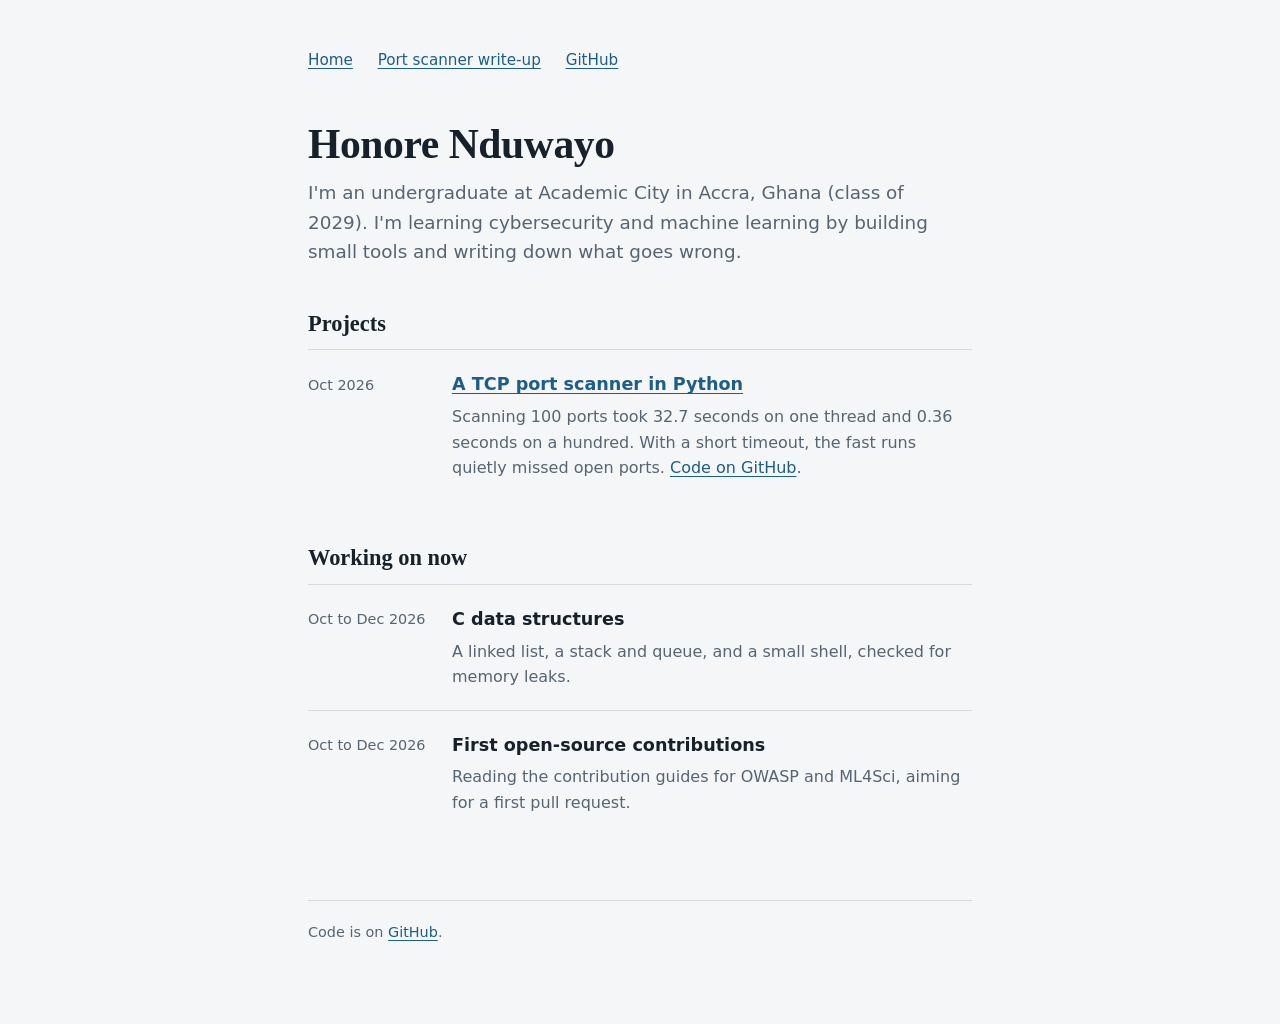
==== index.html @ ee891123 "Add portfolio site" ====
<!DOCTYPE html>
<html lang="en">
<head>
  <meta charset="utf-8">
  <meta name="viewport" content="width=device-width, initial-scale=1">
  <title>Honore Nduwayo</title>
  <meta name="description" content="Student in Accra learning cybersecurity and machine learning by building small tools and writing about them.">
  <link rel="stylesheet" href="style.css">
</head>
<body>
  <div class="wrap">
    <nav aria-label="Main">
      <a href="index.html">Home</a>
      <a href="port-scanner.html">Port scanner write-up</a>
      <a href="https://github.com/honore-nduwayo">GitHub</a>
      <!-- Add your LinkedIn here:
      <a href="https://www.linkedin.com/in/YOUR-NAME">LinkedIn</a> -->
    </nav>

    <h1>Honore Nduwayo</h1>
    <p class="lede">I'm an undergraduate at Academic City in Accra, Ghana (class of 2029). I'm learning cybersecurity and machine learning by building small tools and writing down what goes wrong.</p>

    <h2>Projects</h2>
    <div class="entry">
      <time datetime="2026-10">Oct 2026</time>
      <div>
        <h3><a href="port-scanner.html">A TCP port scanner in Python</a></h3>
        <p>Scanning 100 ports took 32.7 seconds on one thread and 0.36 seconds on a hundred. With a short timeout, the fast runs quietly missed open ports. <a href="https://github.com/honore-nduwayo/port-scanner">Code on GitHub</a>.</p>
      </div>
    </div>

    <h2>Working on now</h2>
    <div class="entry">
      <time datetime="2026-10">Oct to Dec 2026</time>
      <div>
        <h3>C data structures</h3>
        <p>A linked list, a stack and queue, and a small shell, checked for memory leaks.</p>
      </div>
    </div>
    <div class="entry">
      <time datetime="2026-10">Oct to Dec 2026</time>
      <div>
        <h3>First open-source contributions</h3>
        <p>Reading the contribution guides for OWASP and ML4Sci, aiming for a first pull request.</p>
      </div>
    </div>

    <footer>
      <p>Code is on <a href="https://github.com/honore-nduwayo">GitHub</a>.</p>
    </footer>
  </div>
</body>
</html>
---- style.css ----
:root {
  --bg: #f4f6f8;
  --ink: #16212b;
  --muted: #566573;
  --line: #d3dae0;
  --accent: #1c5d8c;
  --code-bg: #e7ecf0;
  color-scheme: light dark;
}
@media (prefers-color-scheme: dark) {
  :root {
    --bg: #11181f;
    --ink: #e6ecf1;
    --muted: #9aa8b5;
    --line: #2b3844;
    --accent: #7fb8e3;
    --code-bg: #1b252e;
  }
}
* { box-sizing: border-box; }
html { font-size: 100%; }
body {
  margin: 0;
  background: var(--bg);
  color: var(--ink);
  font-family: system-ui, -apple-system, "Segoe UI", Roboto, sans-serif;
  line-height: 1.6;
}
.wrap { max-width: 44rem; margin: 0 auto; padding: 3rem 1.25rem 4rem; }
h1, h2 {
  font-family: Charter, "Bitstream Charter", "Iowan Old Style", Georgia, serif;
  line-height: 1.2;
  font-weight: 700;
}
h1 { font-size: 2.6rem; margin: 0 0 .5rem; letter-spacing: -.01em; }
h2 { font-size: 1.4rem; margin: 2.75rem 0 .75rem; }
p { margin: 0 0 1rem; max-width: 40rem; }
a { color: var(--accent); text-underline-offset: 3px; }
a:focus-visible { outline: 3px solid var(--accent); outline-offset: 3px; border-radius: 2px; }
.lede { font-size: 1.15rem; color: var(--muted); }
nav { margin-bottom: 3rem; font-size: .95rem; }
nav a { margin-right: 1.25rem; }
.entry {
  display: grid;
  grid-template-columns: 7.5rem 1fr;
  gap: 0 1.5rem;
  padding: 1.25rem 0;
  border-top: 1px solid var(--line);
}
.entry time { color: var(--muted); font-size: .9rem; padding-top: .2rem; }
.entry h3 { margin: 0 0 .35rem; font-size: 1.1rem; }
.entry p { margin: 0; color: var(--muted); }
@media (max-width: 34rem) {
  .entry { grid-template-columns: 1fr; }
  h1 { font-size: 2.1rem; }
}
.result {
  width: 100%;
  border-collapse: collapse;
  margin: 1.25rem 0 1.5rem;
  font-variant-numeric: tabular-nums;
}
.result caption { text-align: left; color: var(--muted); font-size: .9rem; padding-bottom: .5rem; }
.result th, .result td { text-align: left; padding: .55rem .75rem .55rem 0; border-bottom: 1px solid var(--line); }
.result th { font-weight: 600; }
.result td.bad { color: #b3261e; font-weight: 600; }
@media (prefers-color-scheme: dark) { .result td.bad { color: #ff8a80; } }
.table-scroll { overflow-x: auto; }
code, pre { font-family: ui-monospace, "SF Mono", Menlo, Consolas, monospace; font-size: .9rem; }
code { background: var(--code-bg); padding: .1rem .35rem; border-radius: 3px; }
pre { background: var(--code-bg); padding: 1rem; border-radius: 4px; overflow-x: auto; margin: 0 0 1.25rem; }
pre code { background: none; padding: 0; }
.note { border-left: 3px solid var(--accent); padding: .25rem 0 .25rem 1rem; color: var(--muted); margin: 0 0 1.25rem; }
footer { margin-top: 4rem; padding-top: 1.25rem; border-top: 1px solid var(--line); color: var(--muted); font-size: .9rem; }
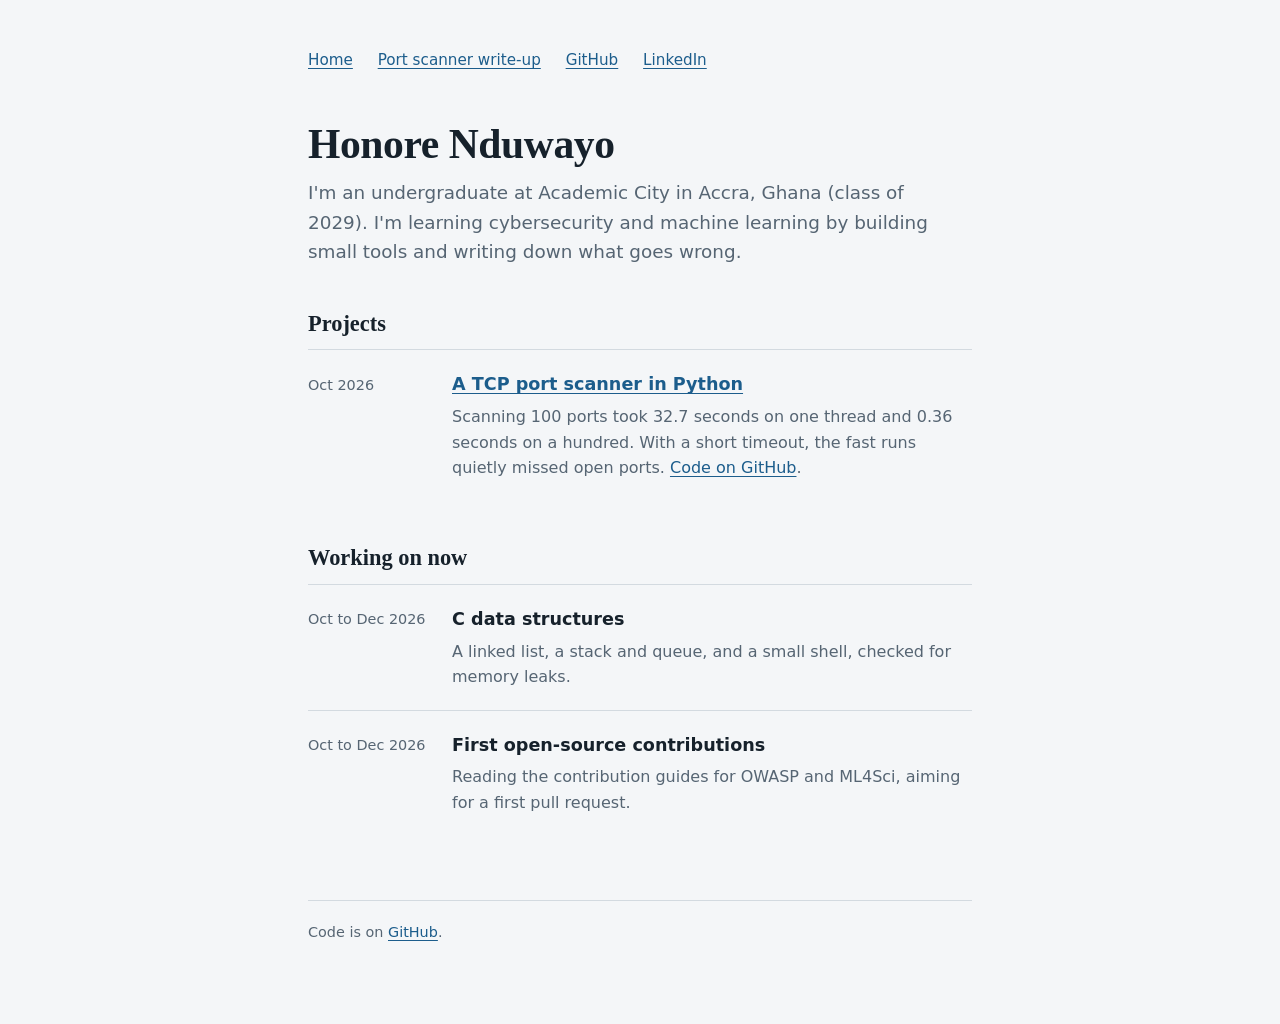
==== commit 2daeaa27: "Add LinkedIn link" ====
--- a/index.html
+++ b/index.html
@@ -13,8 +13,7 @@
       <a href="index.html">Home</a>
       <a href="port-scanner.html">Port scanner write-up</a>
       <a href="https://github.com/honore-nduwayo">GitHub</a>
-      <!-- Add your LinkedIn here:
-      <a href="https://www.linkedin.com/in/YOUR-NAME">LinkedIn</a> -->
+            <a href="https://gh.linkedin.com/in/nduwayo-honor%C3%A9-25002522b">LinkedIn</a>
     </nav>
 
     <h1>Honore Nduwayo</h1>
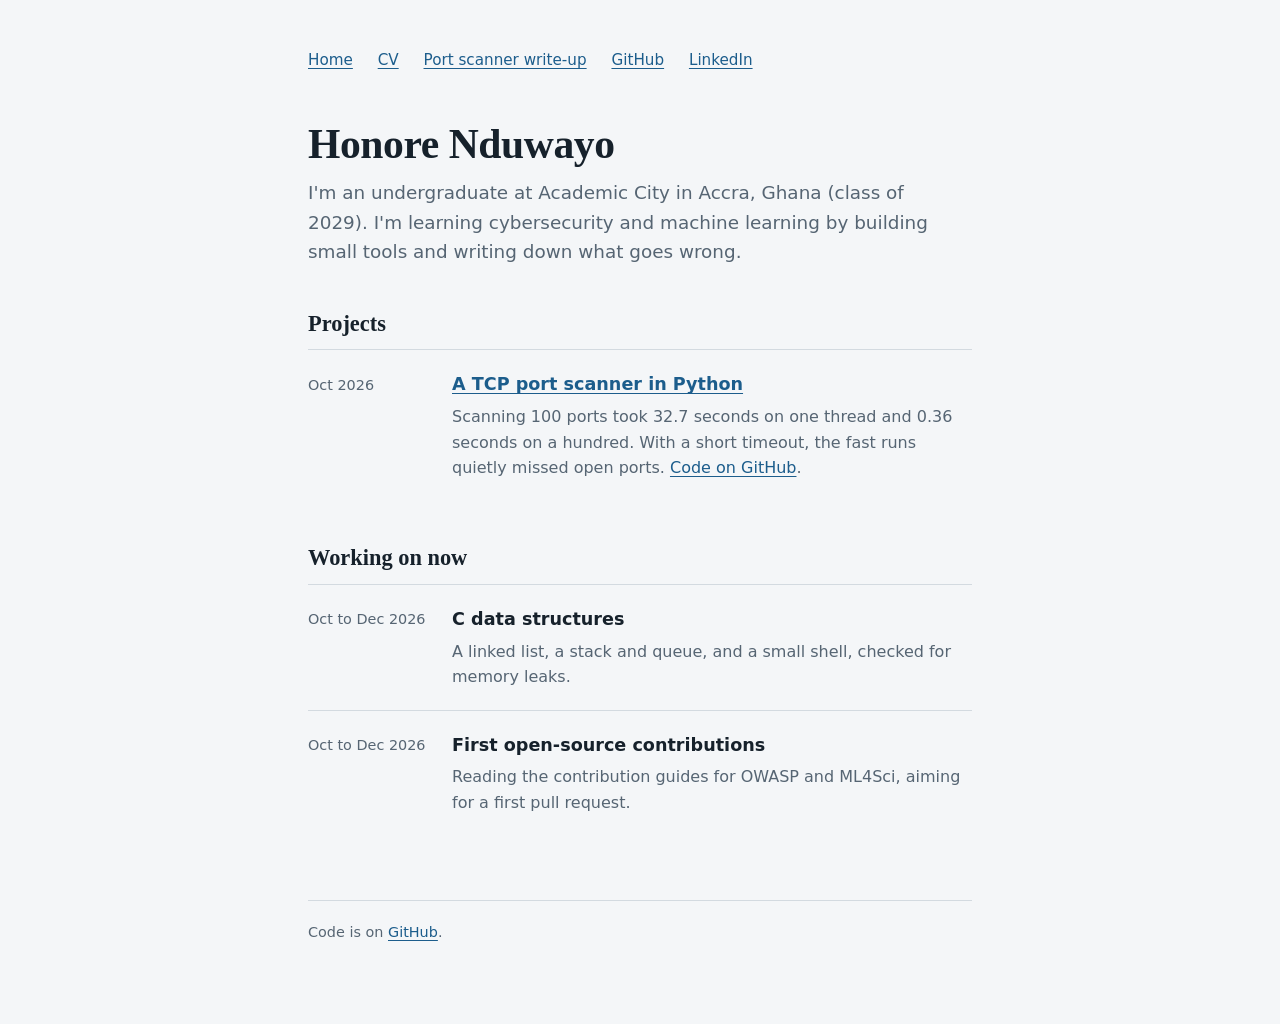
==== commit d635d53d: "Add CV page with embedded PDF" ====
--- a/index.html
+++ b/index.html
@@ -11,6 +11,7 @@
   <div class="wrap">
     <nav aria-label="Main">
       <a href="index.html">Home</a>
+      <a href="cv.html">CV</a>
       <a href="port-scanner.html">Port scanner write-up</a>
       <a href="https://github.com/honore-nduwayo">GitHub</a>
             <a href="https://gh.linkedin.com/in/nduwayo-honor%C3%A9-25002522b">LinkedIn</a>
